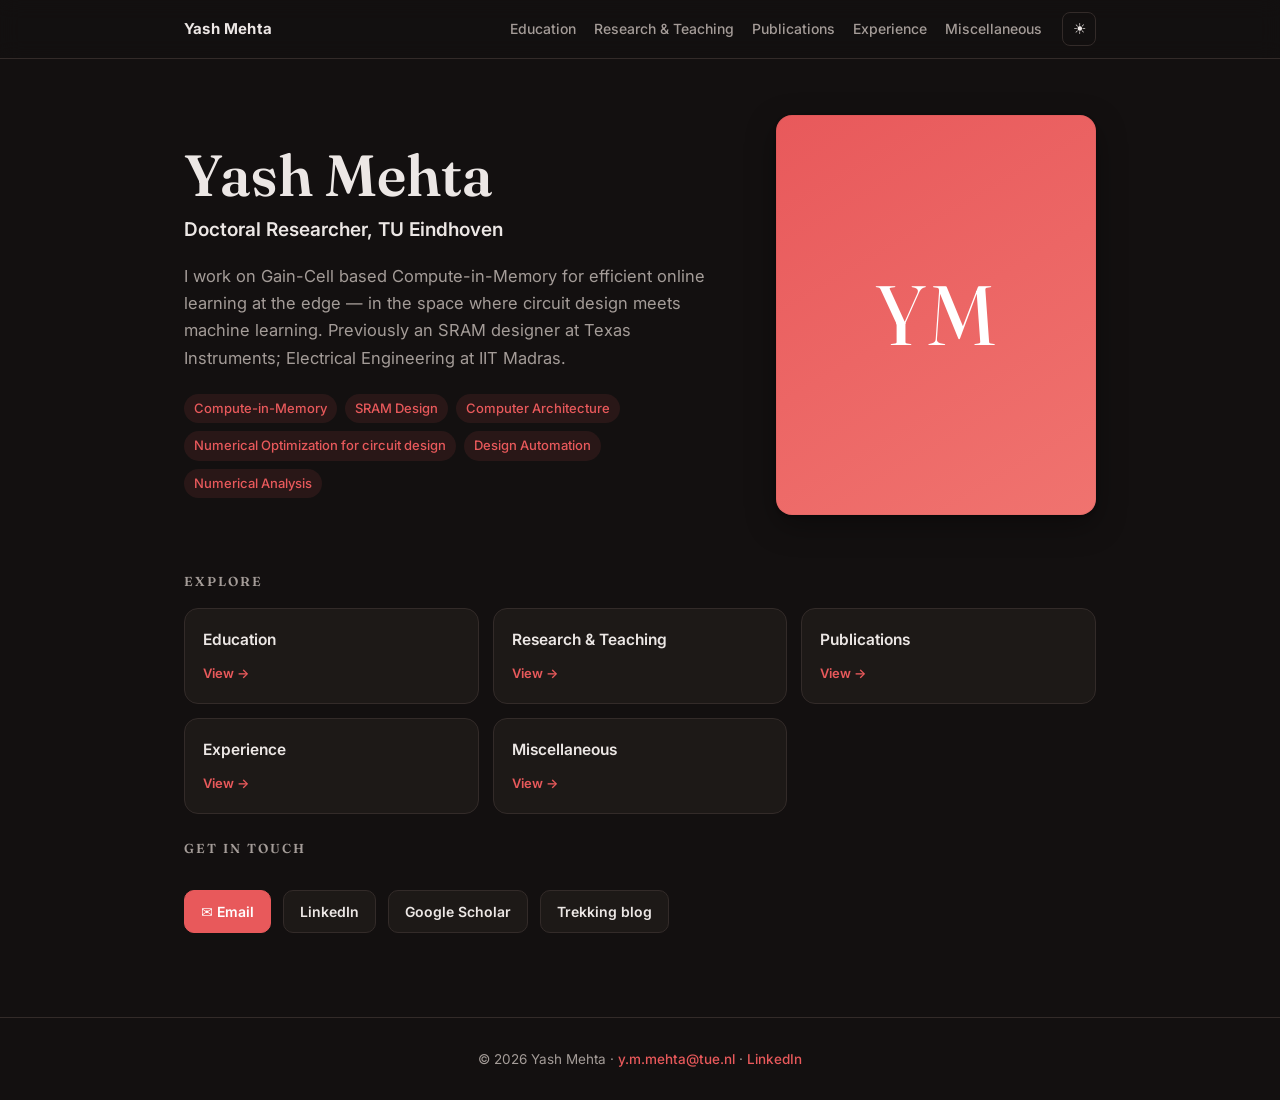
==== index.html @ 04f7f890 "Add files via upload" ====
<!DOCTYPE html>
<html lang="en">
<head>
<meta charset="UTF-8">
<meta name="viewport" content="width=device-width, initial-scale=1.0">
<title>Yash Mehta</title>
<meta name="description" content="Yash Mehta — PhD student at TU Eindhoven (ASIC Lab). Compute-in-Memory, SRAM design, and edge machine learning.">
<link rel="preconnect" href="https://fonts.googleapis.com">
<link rel="preconnect" href="https://fonts.gstatic.com" crossorigin>
<link href="https://fonts.googleapis.com/css2?family=Fraunces:opsz,wght@9..144,400;9..144,600&family=Inter:wght@400;500;600;700&display=swap" rel="stylesheet">
<link rel="stylesheet" href="style.css">
<script>(function(){try{var t=localStorage.getItem('theme');document.documentElement.setAttribute('data-theme',t||'dark');}catch(e){document.documentElement.setAttribute('data-theme','dark');}})();</script>
</head>
<body>

<header class="nav">
  <div class="nav-inner">
    <a class="nav-name" href="index.html">Yash Mehta</a>
    <nav class="nav-links">
      <a href="education.html">Education</a>
      <a href="research.html">Research &amp; Teaching</a>
      <a href="publications.html">Publications</a>
      <a href="experience.html">Experience</a>
      <a href="misc.html">Miscellaneous</a>
    </nav>
    <button id="themeBtn" aria-label="Toggle dark mode">◐</button>
  </div>
</header>

<section class="home">
  <div class="wrap">
    <div class="hero-grid">
      <div class="hero-text">
        <h1>Yash Mehta</h1>
        <div class="role">Doctoral Researcher, TU Eindhoven</div>
        <p class="tagline">
          I work on Gain-Cell based Compute-in-Memory for efficient online learning at the edge —
          in the space where circuit design meets machine learning. Previously an SRAM designer
          at Texas Instruments; Electrical Engineering at IIT Madras.
        </p>
        <div class="focus-tags">
          <span class="tag">Compute-in-Memory</span>
          <span class="tag">SRAM Design</span>
          <span class="tag">Computer Architecture</span>
        </div>
        <div class="focus-tags">
          <span class="tag">Numerical Optimization for circuit design</span>
          <span class="tag">Design Automation</span>
          <span class="tag">Numerical Analysis</span>
        </div>
      </div>
      <div class="photo-wrap">
        <img src="assets/photo.jpg" alt="Yash Mehta"
             onerror="this.style.display='none';this.nextElementSibling.style.display='grid';">
        <div class="photo-fallback" style="display:none">YM</div>
      </div>
    </div>

    <div class="explore">
      <div class="explore-label">Explore</div>
      <div class="explore-grid">
        <a class="explore-card" href="education.html">
          <div class="ec-title">Education</div>
          <span class="ec-arrow">View →</span>
        </a>
        <a class="explore-card" href="research.html">
          <div class="ec-title">Research &amp; Teaching</div>
          <span class="ec-arrow">View →</span>
        </a>
        <a class="explore-card" href="publications.html">
          <div class="ec-title">Publications</div>
          <span class="ec-arrow">View →</span>
        </a>
        <a class="explore-card" href="experience.html">
          <div class="ec-title">Experience</div>
          <span class="ec-arrow">View →</span>
        </a>
        <a class="explore-card" href="misc.html">
          <div class="ec-title">Miscellaneous</div>
          <span class="ec-arrow">View →</span>
        </a>
      </div>
    </div>
  </div>
</section>

<section class="contact-section">
  <div class="wrap">
    <div class="explore-label">Get in touch</div>
    <div class="contact-row">
      <a class="btn primary" href="mailto:y.m.mehta@tue.nl">✉ Email</a>
      <a class="btn" href="https://www.linkedin.com/in/yashmehta" target="_blank" rel="noopener">LinkedIn</a>
      <a class="btn" href="https://scholar.google.com/" target="_blank" rel="noopener">Google Scholar</a>
      <a class="btn" href="#BLOG_URL" target="_blank" rel="noopener">Trekking blog</a>
    </div>
  </div>
</section>

<footer>
  <div class="wrap">
    © <span id="yr"></span> Yash Mehta ·
    <a href="mailto:y.m.mehta@tue.nl">y.m.mehta@tue.nl</a> ·
    <a href="https://www.linkedin.com/in/yashmehta" target="_blank" rel="noopener">LinkedIn</a>
  </div>
</footer>

<script>
(function(){
  var root=document.documentElement, btn=document.getElementById('themeBtn');
  function setIcon(){var d=root.getAttribute('data-theme')==='dark';btn.textContent=d?'☀':'☾';btn.setAttribute('aria-label',d?'Switch to light mode':'Switch to dark mode');}
  setIcon();
  btn.addEventListener('click',function(){
    var next=root.getAttribute('data-theme')==='dark'?'light':'dark';
    root.setAttribute('data-theme',next);
    try{localStorage.setItem('theme',next);}catch(e){}
    setIcon();
  });
  var y=document.getElementById('yr'); if(y) y.textContent=new Date().getFullYear();
})();
</script>
</body>
</html>
---- style.css ----
/* ===== Yash Mehta — shared styles ===== */
:root{
  --accent:#7a1420;        /* true burgundy — deep dark red */
  --accent-soft:#9c1f27;   /* hover / lighter red */
  --accent-ink:#5a0f19;    /* darkest red for strong text */
  --bg:#ffffff;
  --surface:#faf6f6;
  --border:#e6dedd;
  --text:#1b1817;
  --muted:#6a6360;
  --shadow:0 1px 3px rgba(0,0,0,.06),0 10px 30px rgba(0,0,0,.05);
  --maxw:960px;
}
html[data-theme="dark"]{
  --accent:#e8595b;        /* clear red, readable on dark (not pink) */
  --accent-soft:#f0736f;
  --accent-ink:#f0736f;
  --bg:#131010;
  --surface:#1d1917;
  --border:#332b29;
  --text:#ece7e5;
  --muted:#a49c98;
  --shadow:0 1px 3px rgba(0,0,0,.4),0 10px 30px rgba(0,0,0,.35);
}
*{box-sizing:border-box;margin:0;padding:0}
html{scroll-behavior:smooth}
body{
  font-family:'Inter',system-ui,sans-serif;
  background:var(--bg);color:var(--text);
  line-height:1.65;font-size:16px;
  transition:background .3s,color .3s;
  min-height:100vh;display:flex;flex-direction:column;
}
a{color:var(--accent);text-decoration:none}
a:hover{text-decoration:underline}
.wrap{max-width:var(--maxw);margin:0 auto;padding:0 24px;width:100%}

/* ===== Nav ===== */
header.nav{
  position:sticky;top:0;z-index:50;
  background:color-mix(in srgb,var(--bg) 88%,transparent);
  backdrop-filter:blur(10px);
  border-bottom:1px solid var(--border);
}
.nav-inner{max-width:var(--maxw);margin:0 auto;padding:12px 24px;
  display:flex;align-items:center;gap:20px;flex-wrap:wrap}
.nav-name{font-weight:700;font-size:15px;letter-spacing:.2px;margin-right:auto;color:var(--text)}
.nav-name:hover{text-decoration:none;color:var(--accent)}
.nav-links{display:flex;gap:18px;flex-wrap:wrap}
.nav-links a{color:var(--muted);font-size:14px;font-weight:500}
.nav-links a:hover{color:var(--accent);text-decoration:none}
.nav-links a.active{color:var(--accent);font-weight:600}
#themeBtn{
  background:none;border:1px solid var(--border);border-radius:8px;
  width:34px;height:34px;cursor:pointer;color:var(--text);
  display:grid;place-items:center;font-size:15px;transition:.2s;
}
#themeBtn:hover{border-color:var(--accent);color:var(--accent)}

/* ===== Home hero (two-column, left-aligned) ===== */
.home{flex:1;padding:56px 0 24px}
.hero-grid{display:grid;grid-template-columns:1fr 320px;gap:52px;align-items:center}
@media(max-width:760px){
  .hero-grid{grid-template-columns:1fr;gap:32px}
  .photo-wrap{order:-1;justify-self:start}
}
.hero-text{min-width:0}
.eyebrow{display:inline-flex;align-items:center;gap:8px;color:var(--accent);
  font-weight:600;font-size:13px;letter-spacing:.8px;text-transform:uppercase}
.eyebrow::before{content:"";width:26px;height:2px;background:var(--accent);display:inline-block}
.home h1{font-family:'Fraunces',serif;font-weight:600;
  font-size:clamp(40px,6vw,58px);line-height:1.03;margin:14px 0 8px}
.home .role{font-size:19px;color:var(--text);font-weight:600}
.home .tagline{font-size:16.5px;color:var(--muted);max-width:54ch;margin:18px 0 0}
.focus-tags{display:flex;flex-wrap:wrap;gap:8px;margin-top:22px}
.focus-tags + .focus-tags{margin-top:8px}
.focus-tags .tag{font-size:13px}

/* bottom contact block */
.contact-section{padding:0 0 44px}
.contact-section .explore-label{margin-bottom:14px}

/* rectangular photo */
.photo-wrap{width:320px;max-width:100%;aspect-ratio:4/5;position:relative}
.photo-wrap img{width:100%;height:100%;border-radius:16px;object-fit:cover;
  box-shadow:var(--shadow);display:block;border:1px solid var(--border)}
.photo-wrap::after{content:"";position:absolute;inset:0;border-radius:16px;
  box-shadow:inset 0 0 0 1px rgba(0,0,0,.04);pointer-events:none}
.photo-fallback{width:100%;height:100%;border-radius:16px;
  display:grid;place-items:center;font-family:'Fraunces',serif;
  font-size:84px;color:#fff;letter-spacing:2px;
  background:linear-gradient(150deg,var(--accent),var(--accent-ink));
  box-shadow:var(--shadow)}

.contact-row{display:flex;flex-wrap:wrap;gap:12px;margin-top:30px}

/* quick-link cards to sections */
.explore{margin-top:56px}
.explore-label{font-family:'Fraunces',serif;font-size:13px;font-weight:600;
  text-transform:uppercase;letter-spacing:2px;color:var(--muted);margin-bottom:16px}
.explore-grid{display:grid;grid-template-columns:repeat(3,1fr);gap:14px}
@media(max-width:680px){.explore-grid{grid-template-columns:1fr 1fr}}
@media(max-width:440px){.explore-grid{grid-template-columns:1fr}}
.explore-card{display:block;background:var(--surface);border:1px solid var(--border);
  border-radius:14px;padding:18px 18px;transition:.2s}
.explore-card:hover{border-color:var(--accent);transform:translateY(-2px);
  box-shadow:var(--shadow);text-decoration:none}
.explore-card .ec-title{font-weight:600;font-size:15.5px;color:var(--text)}
.explore-card .ec-desc{font-size:13px;color:var(--muted);margin-top:3px}
.explore-card .ec-arrow{color:var(--accent);font-weight:600;margin-top:10px;
  font-size:13px;display:inline-block}
.btn{
  display:inline-flex;align-items:center;gap:7px;
  padding:9px 16px;border-radius:10px;font-size:14px;font-weight:600;
  border:1px solid var(--border);color:var(--text);background:var(--surface);
  transition:.2s;
}
.btn:hover{border-color:var(--accent);color:var(--accent);text-decoration:none;transform:translateY(-1px)}
.btn.primary{background:var(--accent);color:#fff;border-color:var(--accent)}
.btn.primary:hover{background:var(--accent-soft);color:#fff}

/* ===== Content pages ===== */
main.page{flex:1;padding:52px 0 20px}
.page-title{font-family:'Fraunces',serif;font-weight:600;
  font-size:clamp(30px,5vw,40px);margin-bottom:14px;position:relative;padding-bottom:14px}
.page-title::after{content:"";position:absolute;left:0;bottom:0;
  width:52px;height:3px;border-radius:2px;background:var(--accent)}
.page-intro{color:var(--muted);font-size:16px;margin-bottom:36px;max-width:60ch}

.entry{margin-bottom:30px;padding-left:18px;border-left:2px solid var(--border);
  transition:border-color .2s}
.entry:hover{border-left-color:var(--accent)}
.card.entry{border-left:1px solid var(--border);padding-left:22px}
.card.entry:hover{border-color:var(--accent);border-left-color:var(--accent)}
.entry-head{display:flex;justify-content:space-between;gap:16px;flex-wrap:wrap;align-items:baseline}
.entry-title{font-weight:600;font-size:17px}
.entry-sub{color:var(--muted);font-size:15px;margin-top:2px}
.entry-date{color:var(--muted);font-size:13.5px;font-weight:500;white-space:nowrap}
.entry ul{margin:12px 0 0;padding-left:18px}
.entry li{margin-bottom:6px}
.entry li::marker{color:var(--accent)}

.cards{display:grid;grid-template-columns:1fr;gap:16px}
.card{background:var(--surface);border:1px solid var(--border);border-radius:14px;
  padding:20px 22px;box-shadow:var(--shadow);margin-bottom:0}
.card .entry-title{font-size:16px}

.tags{display:flex;flex-wrap:wrap;gap:8px;margin-top:14px}
.tag{font-size:12.5px;font-weight:500;padding:4px 10px;border-radius:20px;
  background:color-mix(in srgb,var(--accent) 10%,transparent);color:var(--accent-soft)}
html[data-theme="dark"] .tag{color:var(--accent)}

.subsec-title{font-family:'Fraunces',serif;font-size:14px;font-weight:600;
  text-transform:uppercase;letter-spacing:2px;color:var(--accent);
  margin:44px 0 24px}

.pub{padding:18px 0;border-bottom:1px solid var(--border)}
.pub:first-of-type{padding-top:0}
.pub:last-child{border-bottom:none}
.pub-title{font-weight:600;font-size:16px}
.pub-authors{font-size:14.5px;margin-top:4px}
.pub-authors .me{color:var(--accent);font-weight:600}
.pub-venue{font-size:14px;color:var(--muted);font-style:italic;margin-top:3px}
.pub-meta{font-size:13px;margin-top:6px}
.badge{display:inline-block;font-size:12px;font-weight:600;padding:2px 9px;border-radius:6px;
  background:color-mix(in srgb,var(--accent) 12%,transparent);color:var(--accent-soft);margin-left:8px}
html[data-theme="dark"] .badge{color:var(--accent)}

.col2{columns:2;column-gap:32px}
.col2 li{margin-bottom:6px;break-inside:avoid}
@media(max-width:560px){.col2{columns:1}}

.misc-group{margin-bottom:30px}
.misc-group h2{font-family:'Fraunces',serif;font-size:19px;font-weight:600;margin-bottom:12px}
.misc-group ul{padding-left:18px}
.misc-group li{margin-bottom:7px}
.misc-group li::marker{color:var(--accent)}

/* ===== Education prose ===== */
.edu-para{margin-top:14px;color:var(--text);max-width:66ch}

/* ===== Side-media rows (experience) ===== */
.media-row{display:grid;grid-template-columns:1fr 250px;gap:26px;align-items:start;margin-bottom:30px}
@media(max-width:700px){.media-row{grid-template-columns:1fr}}
.media-row .entry,.media-row .card{margin-bottom:0}
.media-fig{margin:0}
.media-fig img{width:100%;border-radius:12px;border:1px solid var(--border);display:block}
.media-fig figcaption{font-size:12.5px;color:var(--muted);margin-top:8px;text-align:center}
.media-ph{width:100%;aspect-ratio:4/3;border:1px dashed var(--border);border-radius:12px;
  display:grid;place-items:center;text-align:center;padding:14px;
  color:var(--muted);font-size:13px;background:var(--surface);line-height:1.4}
.media-ph small{display:block;margin-top:5px;font-size:11.5px;opacity:.8}

/* ===== Full-bleed landscape image ===== */
.full-img{width:100vw;position:relative;left:50%;margin-left:-50vw;margin-top:46px}
.full-img img{width:100%;max-height:440px;object-fit:cover;display:block}
.full-ph{width:100%;height:340px;border-top:1px dashed var(--border);border-bottom:1px dashed var(--border);
  display:grid;place-items:center;text-align:center;color:var(--muted);font-size:14px;background:var(--surface)}
.full-ph small{display:block;margin-top:5px;font-size:12px;opacity:.8}

/* ===== Footer ===== */
footer{border-top:1px solid var(--border);padding:30px 0;text-align:center;
  color:var(--muted);font-size:13.5px;margin-top:40px}
footer a{font-weight:500}
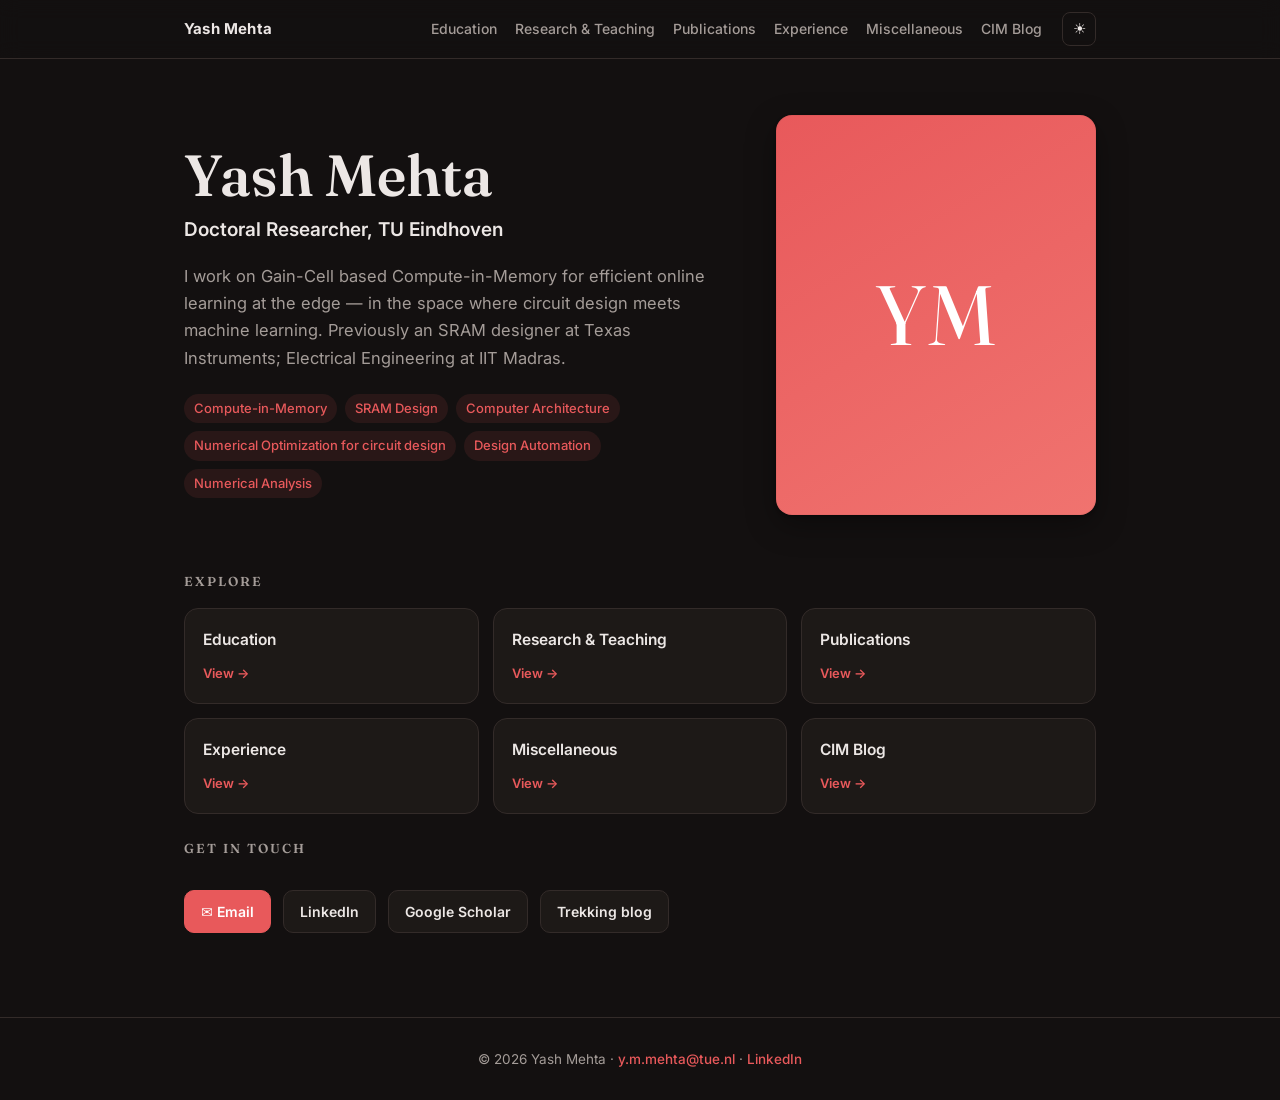
==== commit a4757390: "Add files via upload" ====
--- a/index.html
+++ b/index.html
@@ -22,6 +22,7 @@
       <a href="publications.html">Publications</a>
       <a href="experience.html">Experience</a>
       <a href="misc.html">Miscellaneous</a>
+      <a href="cim-blog.html">CIM Blog</a>
     </nav>
     <button id="themeBtn" aria-label="Toggle dark mode">◐</button>
   </div>
@@ -79,6 +80,10 @@
           <div class="ec-title">Miscellaneous</div>
           <span class="ec-arrow">View →</span>
         </a>
+        <a class="explore-card" href="cim-blog.html">
+          <div class="ec-title">CIM Blog</div>
+          <span class="ec-arrow">View →</span>
+        </a>
       </div>
     </div>
   </div>
@@ -89,9 +94,9 @@
     <div class="explore-label">Get in touch</div>
     <div class="contact-row">
       <a class="btn primary" href="mailto:y.m.mehta@tue.nl">✉ Email</a>
-      <a class="btn" href="https://www.linkedin.com/in/yashmehta" target="_blank" rel="noopener">LinkedIn</a>
-      <a class="btn" href="https://scholar.google.com/" target="_blank" rel="noopener">Google Scholar</a>
-      <a class="btn" href="#BLOG_URL" target="_blank" rel="noopener">Trekking blog</a>
+      <a class="btn" href="https://www.linkedin.com/in/yash-mehta-2967001b4" target="_blank" rel="noopener">LinkedIn</a>
+      <a class="btn" href="https://scholar.google.com/citations?user=5K7FJOwAAAAJ&hl=en" target="_blank" rel="noopener">Google Scholar</a>
+      <a class="btn" href="https://mehtayash0506.wordpress.com/" target="_blank" rel="noopener">Trekking blog</a>
     </div>
   </div>
 </section>
@@ -100,7 +105,7 @@
   <div class="wrap">
     © <span id="yr"></span> Yash Mehta ·
     <a href="mailto:y.m.mehta@tue.nl">y.m.mehta@tue.nl</a> ·
-    <a href="https://www.linkedin.com/in/yashmehta" target="_blank" rel="noopener">LinkedIn</a>
+    <a href="https://www.linkedin.com/in/yash-mehta-2967001b4" target="_blank" rel="noopener">LinkedIn</a>
   </div>
 </footer>
 
--- a/style.css
+++ b/style.css
@@ -176,12 +176,19 @@
 .misc-group li{margin-bottom:7px}
 .misc-group li::marker{color:var(--accent)}
 
+/* ===== Blog post cards ===== */
+.post{display:block;text-decoration:none;color:inherit}
+.post:hover{text-decoration:none}
+.post .entry-title{color:var(--text);transition:color .2s}
+.post:hover .entry-title{color:var(--accent)}
+.post .entry-sub{margin-top:6px}
+
 /* ===== Education prose ===== */
 .edu-para{margin-top:14px;color:var(--text);max-width:66ch}
 
 /* ===== Side-media rows (experience) ===== */
-.media-row{display:grid;grid-template-columns:1fr 250px;gap:26px;align-items:start;margin-bottom:30px}
-@media(max-width:700px){.media-row{grid-template-columns:1fr}}
+.media-row{display:grid;grid-template-columns:minmax(0,1fr) 420px;gap:30px;align-items:center;margin-bottom:34px}
+@media(max-width:820px){.media-row{grid-template-columns:1fr}}
 .media-row .entry,.media-row .card{margin-bottom:0}
 .media-fig{margin:0}
 .media-fig img{width:100%;border-radius:12px;border:1px solid var(--border);display:block}
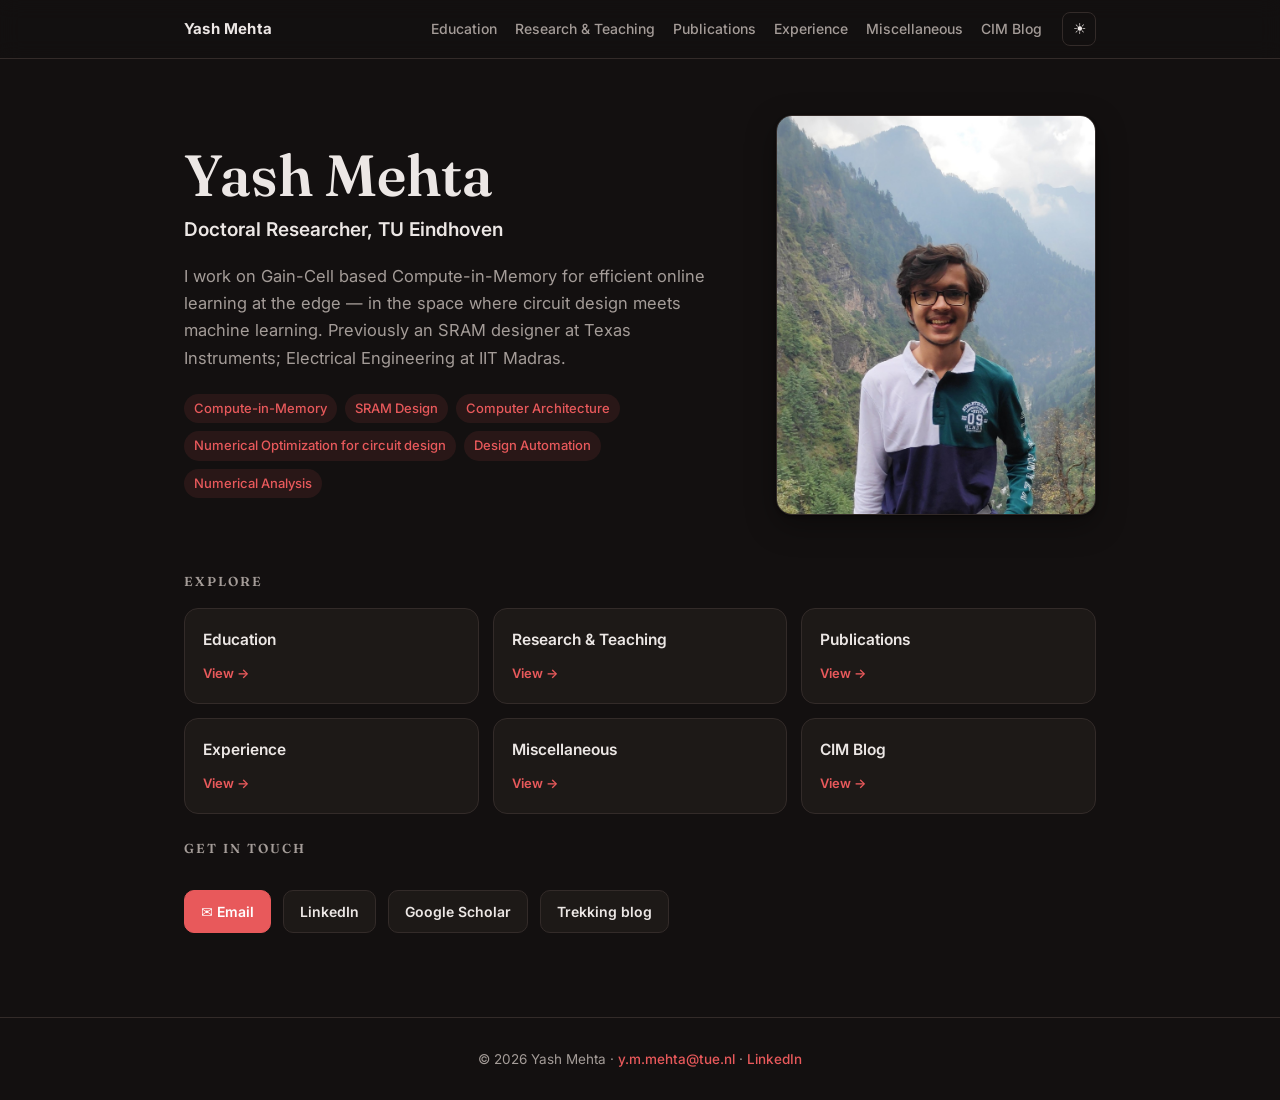
==== commit 5ee706f5: "Update index.html" ====
--- a/index.html
+++ b/index.html
@@ -51,7 +51,7 @@
         </div>
       </div>
       <div class="photo-wrap">
-        <img src="assets/photo.jpg" alt="Yash Mehta"
+        <img src="photo.jpg" alt="Yash Mehta"
              onerror="this.style.display='none';this.nextElementSibling.style.display='grid';">
         <div class="photo-fallback" style="display:none">YM</div>
       </div>
